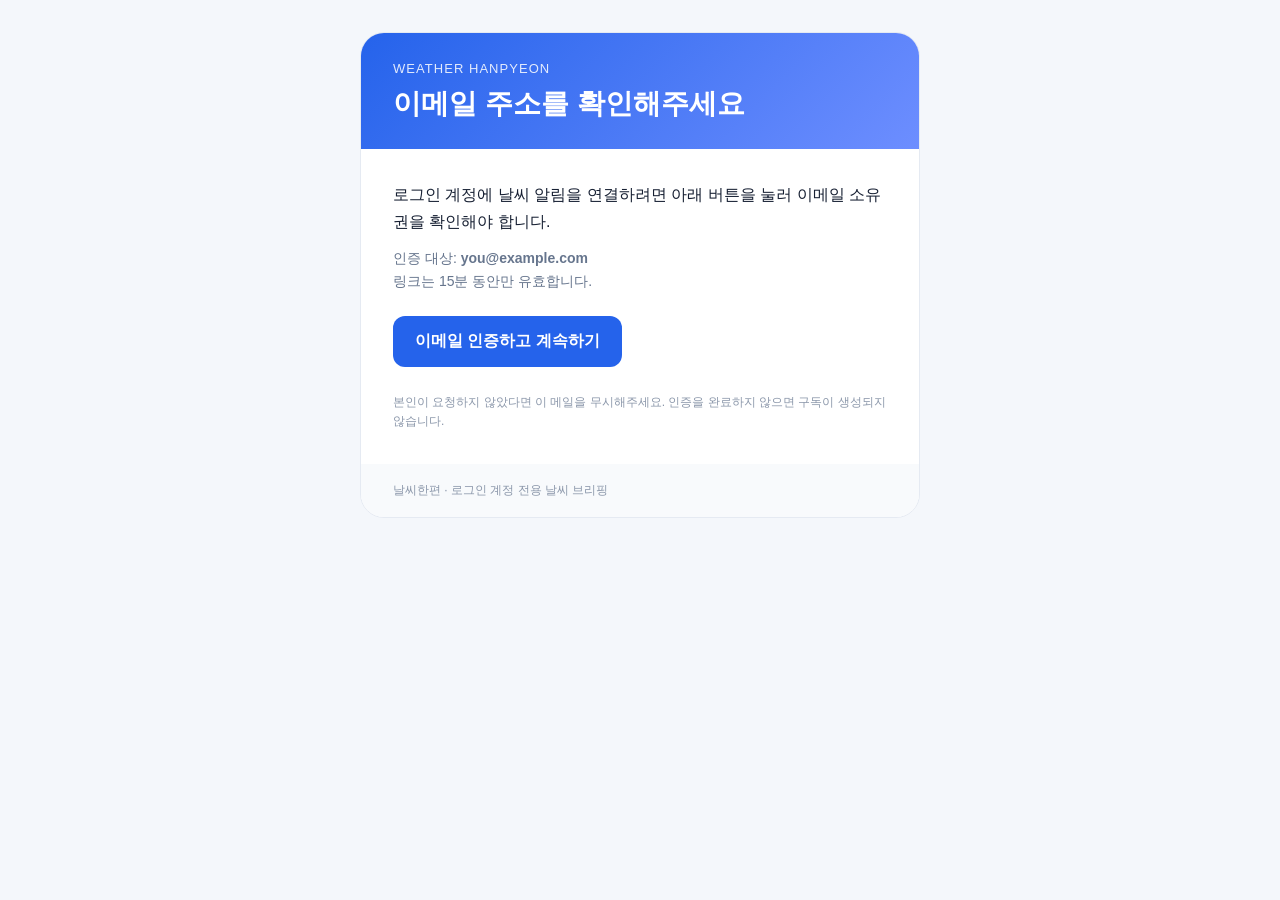
==== src/main/resources/templates/email-verification-mail.html @ adfa56d0 "feat: bind subscriptions to verified account email" ====
<!doctype html>
<html lang="ko" xmlns:th="http://www.thymeleaf.org">
<head>
    <meta charset="UTF-8">
    <meta name="viewport" content="width=device-width, initial-scale=1.0">
    <title>날씨한편 이메일 인증</title>
</head>
<body style="margin:0;background:#f4f7fb;color:#172033;font-family:Arial,'Noto Sans KR',sans-serif;">
<table role="presentation" width="100%" cellpadding="0" cellspacing="0" style="padding:32px 16px;">
    <tr><td align="center">
        <table role="presentation" width="100%" cellpadding="0" cellspacing="0" style="max-width:560px;background:#ffffff;border:1px solid #e5eaf2;border-radius:24px;overflow:hidden;">
            <tr><td style="padding:28px 32px;background:linear-gradient(135deg,#2563eb,#6d8eff);color:#ffffff;">
                <div style="font-size:13px;letter-spacing:.08em;opacity:.86;">WEATHER HANPYEON</div>
                <h1 style="margin:10px 0 0;font-size:28px;line-height:1.25;">이메일 주소를 확인해주세요</h1>
            </td></tr>
            <tr><td style="padding:32px;">
                <p style="margin:0 0 12px;font-size:16px;line-height:1.7;">로그인 계정에 날씨 알림을 연결하려면 아래 버튼을 눌러 이메일 소유권을 확인해야 합니다.</p>
                <p style="margin:0 0 24px;color:#66758d;font-size:14px;line-height:1.6;">인증 대상: <strong th:text="${email}">you@example.com</strong><br>링크는 15분 동안만 유효합니다.</p>
                <a th:href="${verificationUrl}" style="display:inline-block;padding:15px 22px;border-radius:12px;background:#2563eb;color:#ffffff;font-weight:700;text-decoration:none;">이메일 인증하고 계속하기</a>
                <p style="margin:26px 0 0;color:#8b97aa;font-size:12px;line-height:1.6;">본인이 요청하지 않았다면 이 메일을 무시해주세요. 인증을 완료하지 않으면 구독이 생성되지 않습니다.</p>
            </td></tr>
            <tr><td style="padding:18px 32px;background:#f8fafc;color:#8b97aa;font-size:12px;">날씨한편 · 로그인 계정 전용 날씨 브리핑</td></tr>
        </table>
    </td></tr>
</table>
</body>
</html>
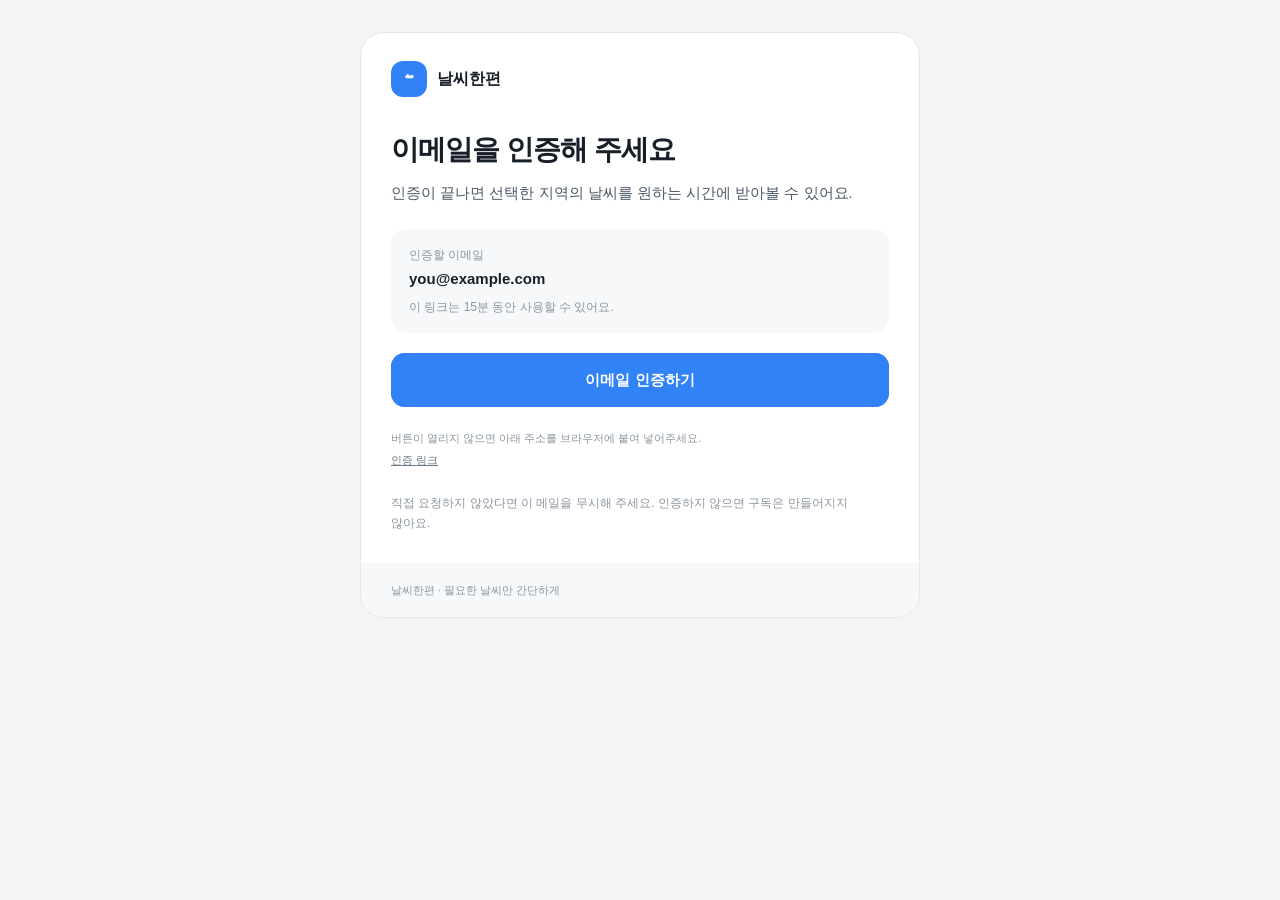
==== commit 81ef2196: "feat: redesign weather subscription with toss-style UI" ====
--- a/src/main/resources/templates/email-verification-mail.html
+++ b/src/main/resources/templates/email-verification-mail.html
@@ -3,25 +3,59 @@
 <head>
     <meta charset="UTF-8">
     <meta name="viewport" content="width=device-width, initial-scale=1.0">
+    <meta name="color-scheme" content="light only">
     <title>날씨한편 이메일 인증</title>
 </head>
-<body style="margin:0;background:#f4f7fb;color:#172033;font-family:Arial,'Noto Sans KR',sans-serif;">
-<table role="presentation" width="100%" cellpadding="0" cellspacing="0" style="padding:32px 16px;">
-    <tr><td align="center">
-        <table role="presentation" width="100%" cellpadding="0" cellspacing="0" style="max-width:560px;background:#ffffff;border:1px solid #e5eaf2;border-radius:24px;overflow:hidden;">
-            <tr><td style="padding:28px 32px;background:linear-gradient(135deg,#2563eb,#6d8eff);color:#ffffff;">
-                <div style="font-size:13px;letter-spacing:.08em;opacity:.86;">WEATHER HANPYEON</div>
-                <h1 style="margin:10px 0 0;font-size:28px;line-height:1.25;">이메일 주소를 확인해주세요</h1>
-            </td></tr>
-            <tr><td style="padding:32px;">
-                <p style="margin:0 0 12px;font-size:16px;line-height:1.7;">로그인 계정에 날씨 알림을 연결하려면 아래 버튼을 눌러 이메일 소유권을 확인해야 합니다.</p>
-                <p style="margin:0 0 24px;color:#66758d;font-size:14px;line-height:1.6;">인증 대상: <strong th:text="${email}">you@example.com</strong><br>링크는 15분 동안만 유효합니다.</p>
-                <a th:href="${verificationUrl}" style="display:inline-block;padding:15px 22px;border-radius:12px;background:#2563eb;color:#ffffff;font-weight:700;text-decoration:none;">이메일 인증하고 계속하기</a>
-                <p style="margin:26px 0 0;color:#8b97aa;font-size:12px;line-height:1.6;">본인이 요청하지 않았다면 이 메일을 무시해주세요. 인증을 완료하지 않으면 구독이 생성되지 않습니다.</p>
-            </td></tr>
-            <tr><td style="padding:18px 32px;background:#f8fafc;color:#8b97aa;font-size:12px;">날씨한편 · 로그인 계정 전용 날씨 브리핑</td></tr>
-        </table>
-    </td></tr>
+<body bgcolor="#f2f4f6" style="margin:0;padding:0;background-color:#f2f4f6;color:#191f28;font-family:'Malgun Gothic','Apple SD Gothic Neo',Arial,sans-serif;">
+<div style="display:none;max-height:0;overflow:hidden;mso-hide:all;color:#f2f4f6;font-size:1px;line-height:1px;">15분 안에 이메일 인증을 완료해 주세요.</div>
+<table role="presentation" width="100%" cellpadding="0" cellspacing="0" border="0" bgcolor="#f2f4f6" style="width:100%;border-collapse:collapse;background-color:#f2f4f6;">
+    <tr>
+        <td align="center" style="padding:32px 16px;">
+            <table role="presentation" width="560" cellpadding="0" cellspacing="0" border="0" bgcolor="#ffffff" style="width:100%;max-width:560px;border-collapse:separate;border-spacing:0;border:1px solid #e5e8eb;border-radius:24px;background-color:#ffffff;">
+                <tr>
+                    <td style="padding:28px 30px 0;">
+                        <table role="presentation" cellpadding="0" cellspacing="0" border="0">
+                            <tr>
+                                <td width="36" height="36" align="center" valign="middle" bgcolor="#3182f6" style="width:36px;height:36px;border-radius:12px;background-color:#3182f6;color:#ffffff;font-size:18px;line-height:36px;">☁</td>
+                                <td style="padding-left:10px;color:#191f28;font-size:16px;line-height:22px;font-weight:700;">날씨한편</td>
+                            </tr>
+                        </table>
+                    </td>
+                </tr>
+                <tr>
+                    <td style="padding:34px 30px 30px;">
+                        <h1 style="margin:0;color:#191f28;font-size:28px;line-height:38px;font-weight:700;letter-spacing:-1px;word-break:keep-all;">이메일을 인증해 주세요</h1>
+                        <p style="margin:12px 0 0;color:#4e5968;font-size:15px;line-height:24px;word-break:keep-all;overflow-wrap:break-word;">인증이 끝나면 선택한 지역의 날씨를 원하는 시간에 받아볼 수 있어요.</p>
+
+                        <table role="presentation" width="100%" cellpadding="0" cellspacing="0" border="0" bgcolor="#f7f8fa" style="width:100%;margin-top:24px;border-collapse:separate;border-radius:16px;background-color:#f7f8fa;">
+                            <tr>
+                                <td style="padding:17px 18px;">
+                                    <div style="color:#8b95a1;font-size:12px;line-height:18px;">인증할 이메일</div>
+                                    <div th:text="${email}" style="padding-top:4px;color:#191f28;font-size:15px;line-height:22px;font-weight:700;word-break:break-all;">you@example.com</div>
+                                    <div style="padding-top:8px;color:#8b95a1;font-size:12px;line-height:18px;">이 링크는 15분 동안 사용할 수 있어요.</div>
+                                </td>
+                            </tr>
+                        </table>
+
+                        <table role="presentation" width="100%" cellpadding="0" cellspacing="0" border="0" bgcolor="#3182f6" style="width:100%;margin-top:20px;border-collapse:separate;border-radius:14px;background-color:#3182f6;">
+                            <tr>
+                                <td align="center" bgcolor="#3182f6" style="border-radius:14px;background-color:#3182f6;mso-padding-alt:16px 20px;">
+                                    <a th:href="${verificationUrl}" style="display:block;padding:16px 20px;color:#ffffff;font-size:15px;line-height:22px;font-weight:700;text-align:center;text-decoration:none;">이메일 인증하기</a>
+                                </td>
+                            </tr>
+                        </table>
+
+                        <p style="margin:22px 0 0;color:#8b95a1;font-size:11px;line-height:18px;word-break:keep-all;">버튼이 열리지 않으면 아래 주소를 브라우저에 붙여 넣어주세요.</p>
+                        <p style="margin:5px 0 0;color:#6b7684;font-size:11px;line-height:17px;word-break:break-all;"><a th:href="${verificationUrl}" th:text="${verificationUrl}" style="color:#6b7684;text-decoration:underline;">인증 링크</a></p>
+                        <p style="margin:24px 0 0;color:#8b95a1;font-size:12px;line-height:20px;word-break:keep-all;">직접 요청하지 않았다면 이 메일을 무시해 주세요. 인증하지 않으면 구독은 만들어지지 않아요.</p>
+                    </td>
+                </tr>
+                <tr>
+                    <td bgcolor="#f7f8fa" style="padding:18px 30px;border-radius:0 0 24px 24px;background-color:#f7f8fa;color:#8b95a1;font-size:11px;line-height:18px;">날씨한편 · 필요한 날씨만 간단하게</td>
+                </tr>
+            </table>
+        </td>
+    </tr>
 </table>
 </body>
 </html>
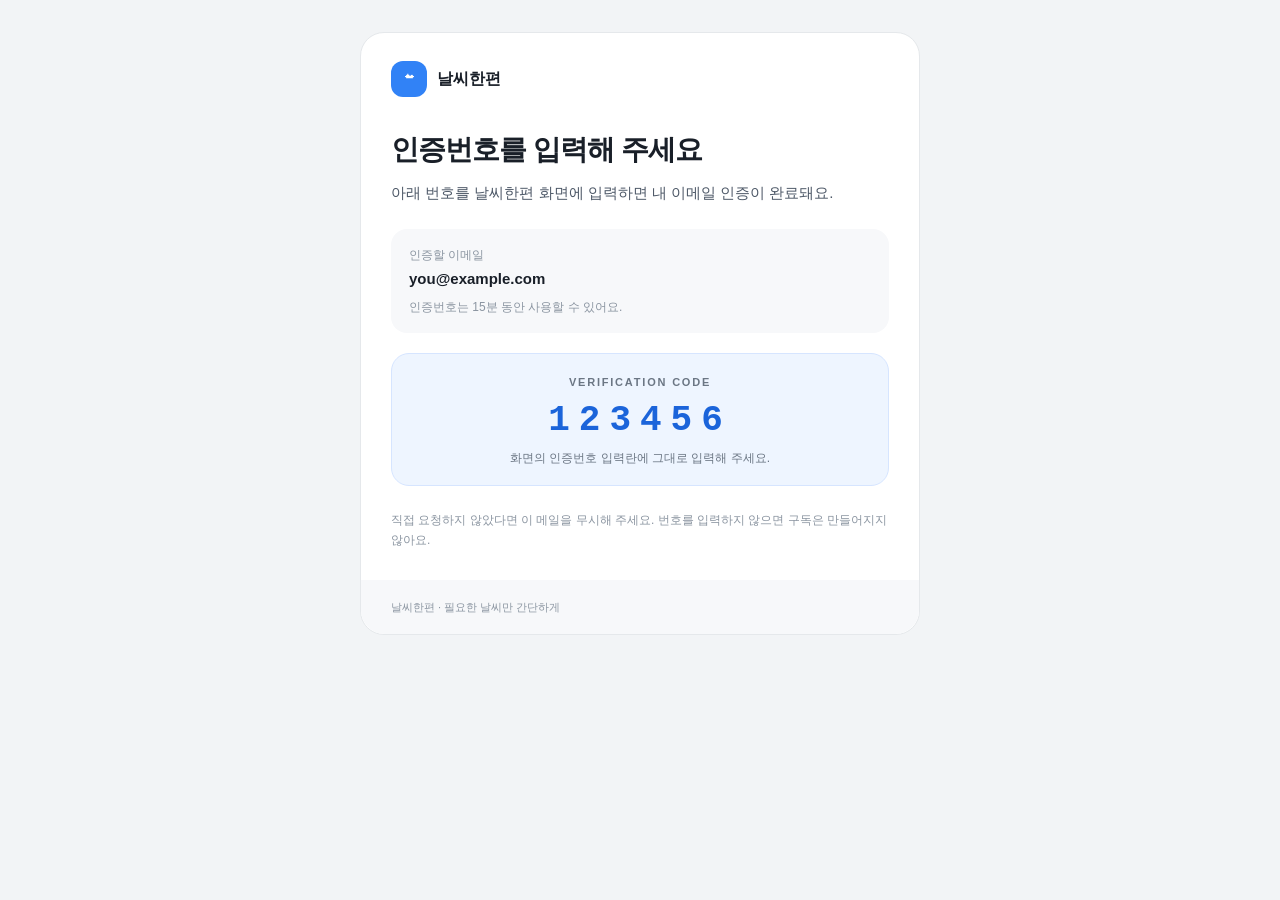
==== commit 7ab76a55: "feat: switch email verification to one-time code" ====
--- a/src/main/resources/templates/email-verification-mail.html
+++ b/src/main/resources/templates/email-verification-mail.html
@@ -7,7 +7,7 @@
     <title>날씨한편 이메일 인증</title>
 </head>
 <body bgcolor="#f2f4f6" style="margin:0;padding:0;background-color:#f2f4f6;color:#191f28;font-family:'Malgun Gothic','Apple SD Gothic Neo',Arial,sans-serif;">
-<div style="display:none;max-height:0;overflow:hidden;mso-hide:all;color:#f2f4f6;font-size:1px;line-height:1px;">15분 안에 이메일 인증을 완료해 주세요.</div>
+<div style="display:none;max-height:0;overflow:hidden;mso-hide:all;color:#f2f4f6;font-size:1px;line-height:1px;">날씨한편 인증번호를 입력해 15분 안에 이메일 인증을 완료해 주세요.</div>
 <table role="presentation" width="100%" cellpadding="0" cellspacing="0" border="0" bgcolor="#f2f4f6" style="width:100%;border-collapse:collapse;background-color:#f2f4f6;">
     <tr>
         <td align="center" style="padding:32px 16px;">
@@ -24,30 +24,30 @@
                 </tr>
                 <tr>
                     <td style="padding:34px 30px 30px;">
-                        <h1 style="margin:0;color:#191f28;font-size:28px;line-height:38px;font-weight:700;letter-spacing:-1px;word-break:keep-all;">이메일을 인증해 주세요</h1>
-                        <p style="margin:12px 0 0;color:#4e5968;font-size:15px;line-height:24px;word-break:keep-all;overflow-wrap:break-word;">인증이 끝나면 선택한 지역의 날씨를 원하는 시간에 받아볼 수 있어요.</p>
+                        <h1 style="margin:0;color:#191f28;font-size:28px;line-height:38px;font-weight:700;letter-spacing:-1px;word-break:keep-all;">인증번호를 입력해 주세요</h1>
+                        <p style="margin:12px 0 0;color:#4e5968;font-size:15px;line-height:24px;word-break:keep-all;overflow-wrap:break-word;">아래 번호를 날씨한편 화면에 입력하면 내 이메일 인증이 완료돼요.</p>
 
                         <table role="presentation" width="100%" cellpadding="0" cellspacing="0" border="0" bgcolor="#f7f8fa" style="width:100%;margin-top:24px;border-collapse:separate;border-radius:16px;background-color:#f7f8fa;">
                             <tr>
                                 <td style="padding:17px 18px;">
                                     <div style="color:#8b95a1;font-size:12px;line-height:18px;">인증할 이메일</div>
                                     <div th:text="${email}" style="padding-top:4px;color:#191f28;font-size:15px;line-height:22px;font-weight:700;word-break:break-all;">you@example.com</div>
-                                    <div style="padding-top:8px;color:#8b95a1;font-size:12px;line-height:18px;">이 링크는 15분 동안 사용할 수 있어요.</div>
+                                    <div style="padding-top:8px;color:#8b95a1;font-size:12px;line-height:18px;">인증번호는 15분 동안 사용할 수 있어요.</div>
                                 </td>
                             </tr>
                         </table>
 
-                        <table role="presentation" width="100%" cellpadding="0" cellspacing="0" border="0" bgcolor="#3182f6" style="width:100%;margin-top:20px;border-collapse:separate;border-radius:14px;background-color:#3182f6;">
+                        <table role="presentation" width="100%" cellpadding="0" cellspacing="0" border="0" bgcolor="#eef5ff" style="width:100%;margin-top:20px;border-collapse:separate;border:1px solid #d6e5ff;border-radius:18px;background-color:#eef5ff;">
                             <tr>
-                                <td align="center" bgcolor="#3182f6" style="border-radius:14px;background-color:#3182f6;mso-padding-alt:16px 20px;">
-                                    <a th:href="${verificationUrl}" style="display:block;padding:16px 20px;color:#ffffff;font-size:15px;line-height:22px;font-weight:700;text-align:center;text-decoration:none;">이메일 인증하기</a>
+                                <td align="center" style="padding:20px 16px 18px;border-radius:18px;">
+                                    <div style="color:#6b7684;font-size:11px;line-height:17px;font-weight:700;letter-spacing:1.8px;">VERIFICATION CODE</div>
+                                    <div th:text="${verificationCode}" style="padding-top:8px;color:#1b64da;font-size:36px;line-height:44px;font-weight:800;letter-spacing:9px;font-family:'Courier New',monospace;">123456</div>
+                                    <div style="padding-top:6px;color:#6b7684;font-size:12px;line-height:18px;">화면의 인증번호 입력란에 그대로 입력해 주세요.</div>
                                 </td>
                             </tr>
                         </table>
 
-                        <p style="margin:22px 0 0;color:#8b95a1;font-size:11px;line-height:18px;word-break:keep-all;">버튼이 열리지 않으면 아래 주소를 브라우저에 붙여 넣어주세요.</p>
-                        <p style="margin:5px 0 0;color:#6b7684;font-size:11px;line-height:17px;word-break:break-all;"><a th:href="${verificationUrl}" th:text="${verificationUrl}" style="color:#6b7684;text-decoration:underline;">인증 링크</a></p>
-                        <p style="margin:24px 0 0;color:#8b95a1;font-size:12px;line-height:20px;word-break:keep-all;">직접 요청하지 않았다면 이 메일을 무시해 주세요. 인증하지 않으면 구독은 만들어지지 않아요.</p>
+                        <p style="margin:24px 0 0;color:#8b95a1;font-size:12px;line-height:20px;word-break:keep-all;">직접 요청하지 않았다면 이 메일을 무시해 주세요. 번호를 입력하지 않으면 구독은 만들어지지 않아요.</p>
                     </td>
                 </tr>
                 <tr>
